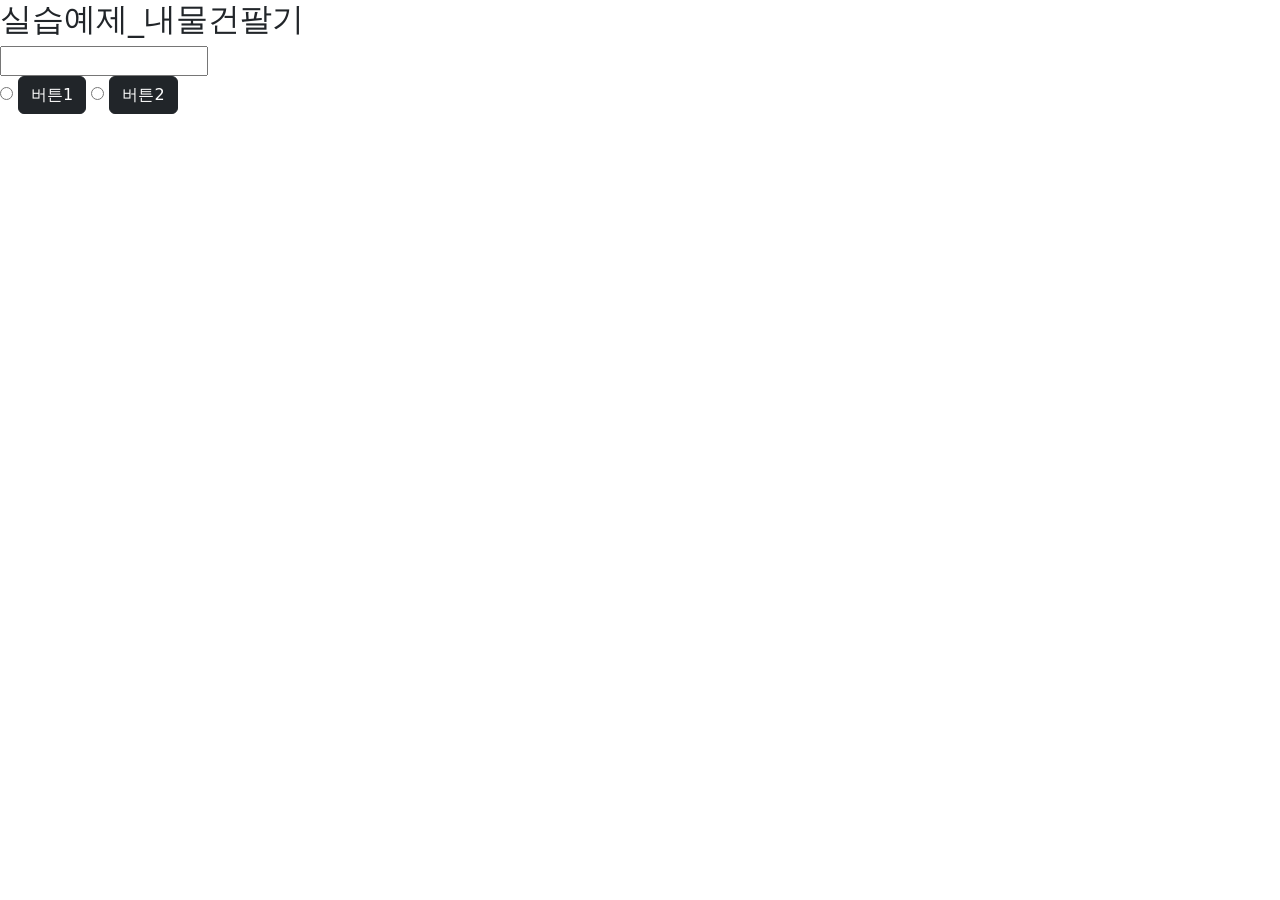
==== 1103_bootstrap_SQL/05_실습예제_내물건팔기.html @ a056af80 "부트스트랩 학습 목차" ====
<!DOCTYPE html>
<html lang="ko">
<head>
  <meta charset="UTF-8">
  <meta name="viewport" content="width=device-width, initial-scale=1.0">
  <title>실습예제_내물건팔기</title>
    <!-- 부트스트랩 css -->
    <link href="https://cdn.jsdelivr.net/npm/bootstrap@5.3.3/dist/css/bootstrap.min.css" rel="stylesheet">

    <!-- 부트스트랩 js -->
    <script src="https://cdn.jsdelivr.net/npm/bootstrap@5.3.3/dist/js/bootstrap.bundle.min.js"></script>
  
    <!-- 부트스트랩 아이콘 주소 -->
    <link rel="stylesheet" href="https://cdn.jsdelivr.net/npm/bootstrap-icons@1.11.3/font/bootstrap-icons.min.css">

</head>
<body>
  <h2>실습예제_내물건팔기</h2>
  <input type="text" maxlength="10">

  <div>
    <input type="radio" name="a" id="a">
    <label class="btn btn-dark round-fill" for="a">버튼1</label>

    <input type="radio" name="a" id="b">
    <label class="btn btn-dark" for="b">버튼2</label>
  </div>
</body>
</html>
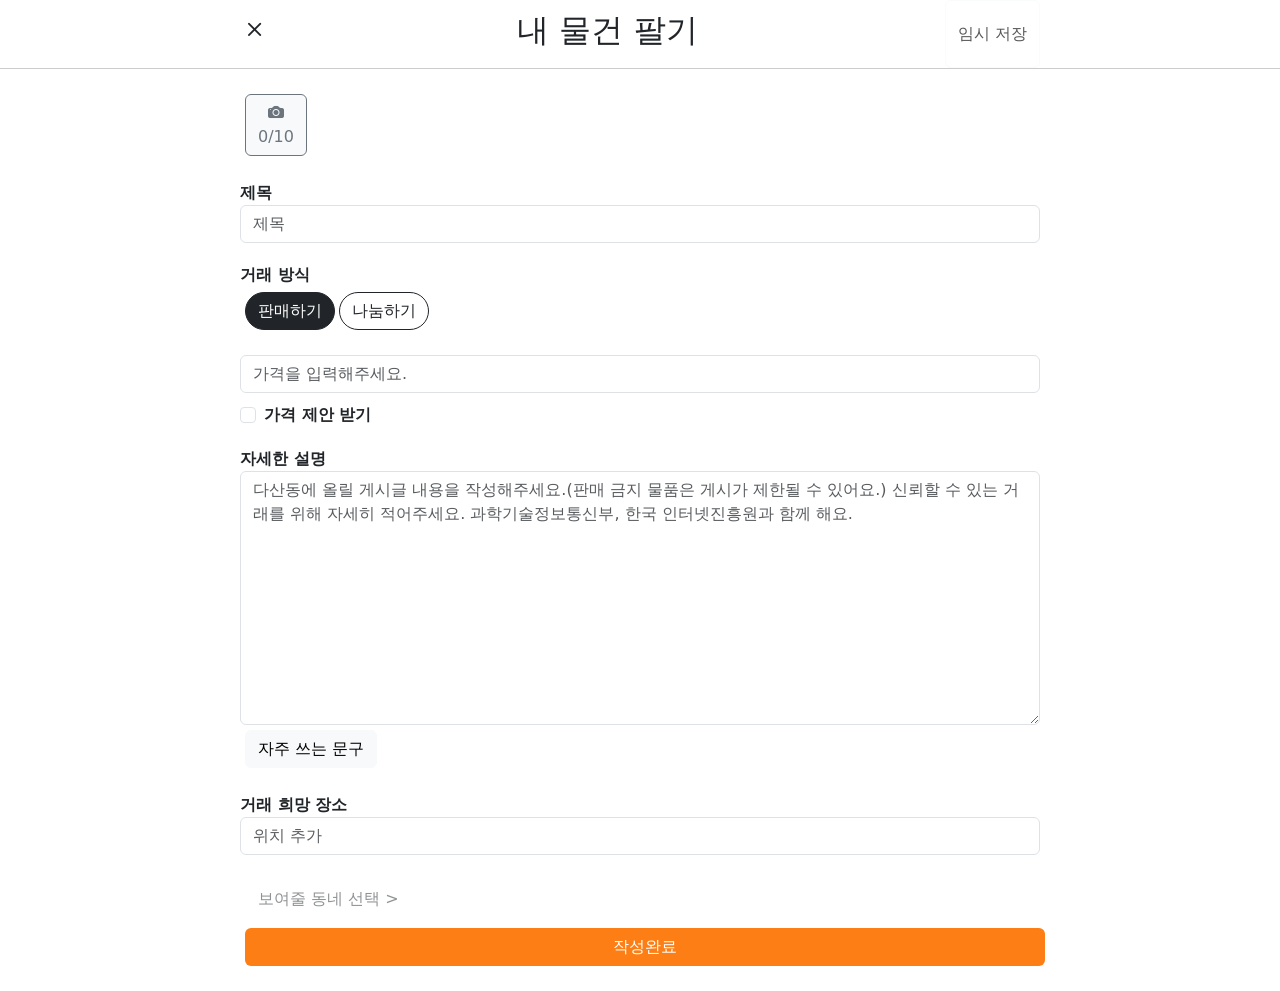
==== commit 87186798: "Add files via upload" ====
--- a/1103_bootstrap_SQL/05_실습예제_내물건팔기.html
+++ b/1103_bootstrap_SQL/05_실습예제_내물건팔기.html
@@ -1,29 +1,95 @@
-<!DOCTYPE html>
-<html lang="ko">
-<head>
-  <meta charset="UTF-8">
-  <meta name="viewport" content="width=device-width, initial-scale=1.0">
-  <title>실습예제_내물건팔기</title>
-    <!-- 부트스트랩 css -->
-    <link href="https://cdn.jsdelivr.net/npm/bootstrap@5.3.3/dist/css/bootstrap.min.css" rel="stylesheet">
-
-    <!-- 부트스트랩 js -->
-    <script src="https://cdn.jsdelivr.net/npm/bootstrap@5.3.3/dist/js/bootstrap.bundle.min.js"></script>
-  
-    <!-- 부트스트랩 아이콘 주소 -->
-    <link rel="stylesheet" href="https://cdn.jsdelivr.net/npm/bootstrap-icons@1.11.3/font/bootstrap-icons.min.css">
-
-</head>
-<body>
-  <h2>실습예제_내물건팔기</h2>
-  <input type="text" maxlength="10">
-
-  <div>
-    <input type="radio" name="a" id="a">
-    <label class="btn btn-dark round-fill" for="a">버튼1</label>
-
-    <input type="radio" name="a" id="b">
-    <label class="btn btn-dark" for="b">버튼2</label>
-  </div>
-</body>
+
+<!DOCTYPE html>
+<html lang="ko">
+<head>
+  <meta charset="UTF-8">
+  <meta name="viewport" content="width=device-width, initial-scale=1.0">
+  <title>실습예제_내 물건 팔기</title>
+  <link rel="stylesheet" href="https://cdn.jsdelivr.net/npm/bootstrap-icons@1.11.3/font/bootstrap-icons.min.css">
+  <link href="https://cdn.jsdelivr.net/npm/bootstrap@5.3.3/dist/css/bootstrap.min.css" rel="stylesheet" type="text/css">
+  <script src="https://cdn.jsdelivr.net/npm/bootstrap@5.3.3/dist/js/bootstrap.bundle.min.js"></script>
+  <style>
+    header{
+      border-bottom: 1px solid #ccc;
+    }
+    header > div{
+      width: 800px; margin: 0 auto;
+      display: flex;
+      justify-content: space-between;
+    }
+    header > div > i{
+      font-size: 30px;
+      line-height: 60px;
+    }
+    header > div > h2{
+      line-height: 60px;
+    }
+    main label{
+      font-weight: bold;
+    }
+    main > form > div{      
+      width: 800px; margin:20px auto;
+    }
+    main .btn{
+      margin: 5px;
+    }
+    .form-check{
+      margin: 10px 0px;
+    }
+    .bg-warning{
+      background: #fd7e14 !important;
+      color: #fff !important;
+    }
+  </style>
+</head>
+<body>
+  <header>
+    <div>
+      <i class="bi bi-x"></i>
+      <h2>내 물건 팔기</h2>
+      <button class="btn btn-light bg-white disabled">임시 저장</button>
+    </div>
+  </header>
+  <main>
+    <form action="" method="get/post" name="내 물건 팔기">
+      <div>
+        <button class="btn btn-light btn-outline-secondary"><i class="bi bi-camera-fill"></i><br>0/10</button>
+      </div>
+      <div>
+        <label for="title">제목</label>
+        <input type="text" id="title" placeholder="제목" class="form-control">
+      </div>
+      <div>
+        <label for="">거래 방식</label><br>
+        <div class="btn-group" role="group">
+          <input type="radio" class="btn-check" name="btnradio" id="btnradio1" autocomplete="off" checked>
+          <label class="btn rounded-pill btn-outline-dark" for="btnradio1">판매하기</label>
+
+          <input type="radio" class="btn-check" name="btnradio" id="btnradio2" autocomplete="off">
+          <label class="btn rounded-pill btn-outline-dark" for="btnradio2">나눔하기</label>
+        </div>
+      </div>
+      <div>
+        <input type="text" id="price" placeholder="가격을 입력해주세요." class="form-control">
+        <div class="form-check">
+          <input type="checkbox" id="pricecheck" class="form-check-input">
+          <label for="pricecheck" class="form-check-label"> 가격 제안 받기</label>
+        </div>
+      </div>
+      <div>
+        <label for="text">자세한 설명</label>
+        <textarea name="text" id="text" placeholder="다산동에 올릴 게시글 내용을 작성해주세요.(판매 금지 물품은 게시가 제한될 수 있어요.) 신뢰할 수 있는 거래를 위해 자세히 적어주세요. 과학기술정보통신부, 한국 인터넷진흥원과 함께 해요." class="form-control" rows="10"></textarea>
+        <button class="btn btn-light">자주 쓰는 문구</button>
+      </div>
+      <div>
+        <label for="locate">거래 희망 장소</label>
+        <input type="text" id="locate" placeholder="위치 추가" class="form-control">
+      </div>
+      <div>
+        <button class="btn btn-outline-white text-body-tertiary bg-white">보여줄 동네 선택 &gt;</button>
+        <input type="submit" class="form-control btn bg-warning" value="작성완료">
+      </div>
+    </form>
+  </main>
+</body>
 </html>
